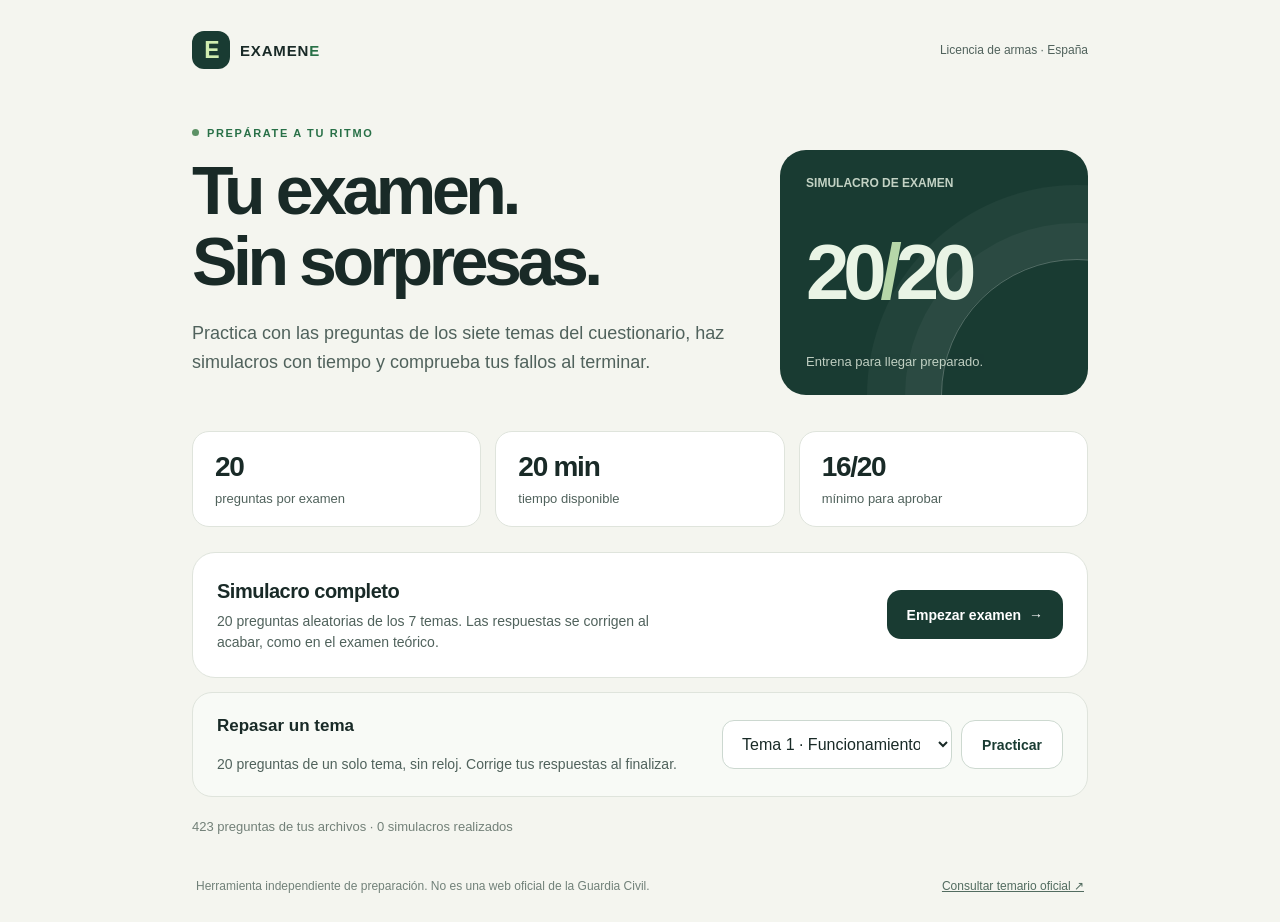
==== index.html @ 5dd53bdd "Add files via upload" ====
<!doctype html>
<html lang="es">
<head>
  <meta charset="utf-8">
  <meta name="viewport" content="width=device-width, initial-scale=1, viewport-fit=cover">
  <meta name="theme-color" content="#193b32">
  <meta name="description" content="Simulador gratuito de exámenes tipo test para la licencia de armas E, basado en cuestionarios de la Guardia Civil.">
  <meta name="apple-mobile-web-app-capable" content="yes">
  <meta name="apple-mobile-web-app-status-bar-style" content="default">
  <meta name="apple-mobile-web-app-title" content="Examen E">
  <link rel="manifest" href="./manifest.webmanifest">
  <link rel="icon" type="image/svg+xml" href="./icon.svg">
  <link rel="apple-touch-icon" href="./icon-192.png">
  <link rel="stylesheet" href="./styles.css">
  <title>Examen E · Simulador</title>
</head>
<body>
  <div class="app-shell">
    <header class="app-header">
      <div class="brand" aria-label="Examen E">
        <span class="brand-mark" aria-hidden="true">E</span>
        <span class="brand-label">EXAMEN<span class="brand-light">E</span></span>
      </div>
      <span class="header-tag">Licencia de armas · España</span>
    </header>

    <main id="app" aria-live="polite">
      <div class="loading-panel"><span class="spinner" aria-hidden="true"></span><p>Cargando cuestionarios…</p></div>
    </main>

    <footer class="app-footer">
      <span>Herramienta independiente de preparación. No es una web oficial de la Guardia Civil.</span>
      <a href="https://web.guardiacivil.es/es/tramites/autorizaciones-de-armas-y-explosivos/controldearmas/pruebas_licenciasarmas/Programa_prueba_teorica_D__E_y_AEM/index.html" target="_blank" rel="noopener noreferrer">Consultar temario oficial ↗</a>
    </footer>
  </div>
  <script src="./app.js" defer></script>
</body>
</html>
---- styles.css ----
:root {
  --ink: #192a27;
  --ink-soft: #50625c;
  --deep: #193b32;
  --deep-2: #2b5748;
  --brand: #d0edb0;
  --surface: #ffffff;
  --back: #f4f5ef;
  --border: #dfe4dc;
  --muted: #edf1e9;
  --positive: #287047;
  --positive-bg: #e9f5e9;
  --negative: #a23e34;
  --negative-bg: #fff0ec;
  --radius: 20px;
  font-family: -apple-system, BlinkMacSystemFont, 'Segoe UI', Inter, Roboto, Arial, sans-serif;
  color: var(--ink);
  background: var(--back);
  font-synthesis: none;
  text-rendering: optimizeLegibility;
  -webkit-font-smoothing: antialiased;
}
* { box-sizing: border-box; }
html { min-height: 100%; }
body { min-width: 320px; margin: 0; }
button, select { font: inherit; }
button { cursor: pointer; }
button:focus-visible, a:focus-visible, select:focus-visible { outline: 3px solid #98bf65; outline-offset: 3px; }
a { color: var(--deep-2); }
.app-shell { max-width: 940px; margin: 0 auto; padding: max(22px, env(safe-area-inset-top)) 22px max(22px, env(safe-area-inset-bottom)); }
.app-header { min-height: 56px; display: flex; align-items: center; justify-content: space-between; gap: 12px; }
.brand { display:flex; align-items:center; gap: 10px; }
.brand-mark { display:grid; place-items:center; background:var(--deep); color:var(--brand); border-radius: 12px; width: 38px; height:38px; font-size: 23px; font-weight: 800; letter-spacing:-2px; }
.brand-label { font-size: 15px; font-weight: 900; letter-spacing: .055em; }
.brand-light { color:var(--positive); }
.header-tag { color:var(--ink-soft); font-size: 12px; text-align:right; }
.app-footer { display:flex; align-items:flex-start; justify-content:space-between; gap:18px; padding: 30px 4px 5px; color:#718179; font-size: 12px; line-height:1.5; }
.app-footer a { white-space:nowrap; color:#526c60; }
.home { margin-top: 44px; }
.kicker { display:inline-flex; gap:8px; align-items:center; text-transform:uppercase; letter-spacing: .15em; font-weight:850; color:var(--positive); font-size:11px; margin:0 0 16px; }
.kicker:before { content:''; width: 7px; height:7px; background:#5c9165; border-radius:100px; }
h1,h2,h3,p { margin-top:0; }
h1 { font-size: clamp(40px, 6vw, 68px); letter-spacing: -.065em; font-weight: 850; line-height:1.05; margin-bottom:22px; }
h2 { font-size: clamp(28px, 4vw, 36px); letter-spacing: -.045em; line-height:1.18; }
h3 { font-size: 17px; line-height:1.4; }
.lead { font-size: clamp(16px, 2vw, 18px); color:var(--ink-soft); line-height:1.6; max-width:630px; }
.hero { display:grid; grid-template-columns: 1.45fr .8fr; gap:30px; align-items:end; }
.hero-art { background:var(--deep); color:#e9f4e5; min-height:245px; padding:26px; border-radius:26px; display:flex; flex-direction:column; justify-content:space-between; position:relative; overflow:hidden; }
.hero-art:after { content:''; width:270px; height:270px; border:1px solid #ffffff40; border-radius:50%; position:absolute; right:-125px; bottom:-136px; box-shadow:0 0 0 36px #ffffff0a, 0 0 0 74px #ffffff0a; pointer-events:none; }
.hero-art .micro { font-size:12px; opacity:.82; font-weight:650; }
.hero-art strong { font-size:78px; letter-spacing:-.08em; line-height:.9; z-index:1; }
.hero-art small { font-size:13px; opacity:.8; z-index:1; }
.info-grid { display:grid; grid-template-columns:repeat(3,1fr); gap:14px; margin:36px 0 25px; }
.info { border:1px solid var(--border); background:var(--surface); border-radius:17px; padding:20px 22px; }
.info .value { font-size:28px; font-weight:850; letter-spacing:-.045em; line-height:1.1; }
.info .label { color:var(--ink-soft); font-size:13px; margin-top:8px; }
.launch-panel { background:var(--surface); padding:24px; border:1px solid var(--border); border-radius:23px; display:grid; grid-template-columns:1.3fr 1fr; gap:24px; align-items:center; }
.launch-panel h3 { margin-bottom: 6px; font-size:20px; letter-spacing:-.025em; }
.small-muted { color:var(--ink-soft); font-size:14px; line-height:1.5; margin-bottom:0; }
.actions { display:flex; gap:10px; flex-wrap:wrap; }
.btn { border:0; border-radius:14px; min-height:49px; padding:12px 20px; font-size:14px; font-weight:750; display:inline-flex; justify-content:center; align-items:center; gap:8px; transition:transform .12s ease, background .12s ease; }
.btn:hover { transform: translateY(-1px); }
.btn-primary { background:var(--deep); color:white; }
.btn-primary:hover { background: #285342; }
.btn-outline { border:1px solid #cdd9d0; background:#fff; color:var(--deep); }
.btn-subtle { background:var(--muted); color:var(--deep); }
.btn:disabled { opacity:.45; cursor:not-allowed; transform:none; }
.launch-panel .actions { justify-content:flex-end; }
.practice-panel { margin-top:14px; padding:21px 24px; border:1px solid var(--border); border-radius:20px; background:#f8faf6; display:flex; justify-content:space-between; gap:16px; align-items:center; }
.practice-panel p { max-width:490px; }
.practice-controls { display:flex; gap:9px; flex-wrap:wrap; justify-content:flex-end; }
select { border:1px solid #ccd8d0; padding:12px 15px; border-radius:12px; min-height:48px; background:#fff; color:var(--ink); max-width:230px; }
.stats { margin-top:22px; color:#728078; font-size:13px; }
.exam { margin-top: 26px; }
.exam-toolbar { display:flex; flex-wrap:wrap; justify-content:space-between; align-items:center; gap:16px; margin-bottom:16px; }
.exam-title { font-size:15px; font-weight:800; }
.exam-subtitle { font-size:12px; color:var(--ink-soft); margin-top:5px; }
.timer { font-variant-numeric: tabular-nums; padding:10px 14px; border:1px solid var(--border); background:white; border-radius:12px; font-weight:800; display:flex; align-items:center; gap:8px; }
.timer.urgent { background:var(--negative-bg); border-color:#e9bab3; color:var(--negative); }
.timer .circle { width:8px; height:8px; border-radius:50%; background:#6e9d6d; }
.timer.urgent .circle { background:var(--negative); }
.progress-strip { height:7px; background:#dde6db; overflow:hidden; border-radius:20px; margin-bottom:21px; }
.progress-strip>div { height:100%; background: #568c6f; transition:width .2s; border-radius:20px; }
.question-card { border:1px solid var(--border); background:white; padding: clamp(23px,5vw,38px); border-radius:24px; min-height:370px; }
.q-overline { display:flex; gap:10px; flex-wrap:wrap; align-items:center; margin-bottom:22px; color:var(--ink-soft); font-size:12px; font-weight:750; letter-spacing:.04em; text-transform:uppercase; }
.q-badge { background:var(--muted); color:var(--deep); border-radius:50px; padding:6px 10px; }
.q-title { font-size: clamp(20px,3vw,26px); line-height:1.4; letter-spacing:-.025em; margin-bottom:25px; max-width:750px; font-weight:750; }
.options { display:grid; gap:12px; }
.option { display:flex; text-align:left; align-items:flex-start; gap:13px; width:100%; padding:17px 18px; border-radius:14px; background:#fff; border:1.5px solid #dbe3dc; color:var(--ink); line-height:1.5; transition:background .15s, border .15s; }
.option:hover { background:#f6f9f5; border-color:#a9c9b2; }
.option.selected { border-color:#3c8058; background:#ecf5ed; }
.option-key { flex:0 0 27px; height:27px; display:grid; place-items:center; border:1px solid #cdd8ce; background:#f7f9f5; border-radius:9px; font-weight:750; font-size:13px; }
.option.selected .option-key { background:#36734e; border-color:#36734e; color:white; }
.option-text { flex:1; font-size:15px; }
.bottom-nav { display:flex; gap:12px; align-items:center; justify-content:space-between; margin-top:18px; }
.nav-center { display:flex; gap:5px; align-items:center; flex-wrap:wrap; justify-content:center; }
.dot { width:12px; height:12px; border:1px solid #adbaa9; background:white; border-radius:50%; padding:0; }
.dot.current { background:var(--deep); border-color:var(--deep); outline:2px solid #b1d4b1; outline-offset:2px; }
.dot.answered:not(.current) { background:#7aa584; border-color:#7aa584; }
.nav-bottom-text { font-size:12px; color:var(--ink-soft); text-align:center; margin-top:14px; }
.results { margin:37px auto 0; max-width:790px; }
.result-hero { display:flex; justify-content:space-between; gap:20px; border:1px solid var(--border); border-radius:24px; background:white; padding:clamp(24px,5vw,36px); align-items:center; }
.result-hero h1 { font-size:clamp(34px,5vw,50px); margin:8px 0 12px; }
.result-score { flex:0 0 125px; width:125px; height:125px; border-radius:50%; display:flex; align-items:center; justify-content:center; flex-direction:column; background:#edf4eb; border:6px solid #c3dfbd; }
.result-score strong { font-size:39px; letter-spacing:-.065em; line-height:1; }
.result-score small { color:var(--ink-soft); font-weight:700; margin-top:4px; }
.result-score.fail { border-color:#f0c6ba; background:#fff3ee; }
.result-counts { display:flex; gap:13px; flex-wrap:wrap; font-size:14px; color:var(--ink-soft); }
.result-counts b { color:var(--ink); }
.result-actions { display:flex; gap:10px; flex-wrap:wrap; margin:22px 0 28px; }
.review-header { display:flex; align-items:center; justify-content:space-between; gap:12px; margin-bottom:14px; }
.review-header h2 { font-size:24px; margin:0; }
.review-card { border:1px solid var(--border); border-radius:17px; background:white; padding:21px 24px; margin-bottom:11px; }
.review-card.wrong { border-left:4px solid #cf7666; }
.review-card.correct { border-left:4px solid #82b087; }
.review-tag { text-transform:uppercase; font-size:11px; font-weight:800; letter-spacing:.055em; margin-bottom:9px; color:var(--ink-soft); }
.review-card h3 { font-size:16px; margin-bottom:14px; }
.review-answer { font-size:14px; line-height:1.5; margin:8px 0; }
.review-answer b { color:var(--ink); }
.review-answer .right { color:var(--positive); font-weight:700; }
.review-answer .wrong-text { color:var(--negative); font-weight:700; }
.empty-state { border:1px dashed #a8c6ac; background:#f4faf2; border-radius:15px; padding:22px; color:var(--positive); }
.loading-panel { margin:100px auto; text-align:center; color:var(--ink-soft); }
.spinner { display:inline-block; width:25px; height:25px; border:3px solid #d9e5d9; border-top-color:#33744f; border-radius:50%; animation: spin .75s linear infinite; }
@keyframes spin { to{ transform: rotate(360deg); } }
@media (max-width:700px) {
  .app-shell { padding-left:15px; padding-right:15px; }
  .header-tag { font-size:10px; max-width:130px; }
  .home { margin-top:35px; }
  .hero { grid-template-columns:1fr; gap:12px; }
  .hero-art { display:none; }
  .info-grid { gap:8px; margin-top:25px; }
  .info { padding:15px 12px; border-radius:13px; }
  .info .value { font-size:25px; }
  .info .label { font-size:11px; }
  .launch-panel { grid-template-columns:1fr; gap:16px; padding:20px; }
  .launch-panel .actions { justify-content:stretch; }
  .launch-panel .actions .btn { flex:1; }
  .practice-panel { align-items:stretch; flex-direction:column; padding:18px; }
  .practice-controls { justify-content:stretch; }
  .practice-controls select { flex:1; min-width:150px; max-width:none; }
  .practice-controls .btn { flex:1; }
  .question-card { border-radius:18px; min-height:0; }
  .bottom-nav { flex-wrap:wrap; }
  .nav-center { order:3; width:100%; margin-top:6px; gap:9px; }
  .dot { width:14px; height:14px; }
  .bottom-nav .btn { flex:1; }
  .result-hero { align-items:flex-start; }
  .result-score { flex-basis:94px; height:94px; width:94px; border-width:5px; }
  .result-score strong { font-size:31px; }
  .result-hero h1 { font-size:35px; }
  .app-footer { flex-direction:column; gap:7px; }
}
@media (prefers-reduced-motion:reduce) { *, *:before, *:after { animation:none!important; transition:none!important; } }
.inline-finish { border:0; padding:2px 4px; background:transparent; text-decoration:underline; color:var(--deep-2); font-size:12px; font-weight:650; }
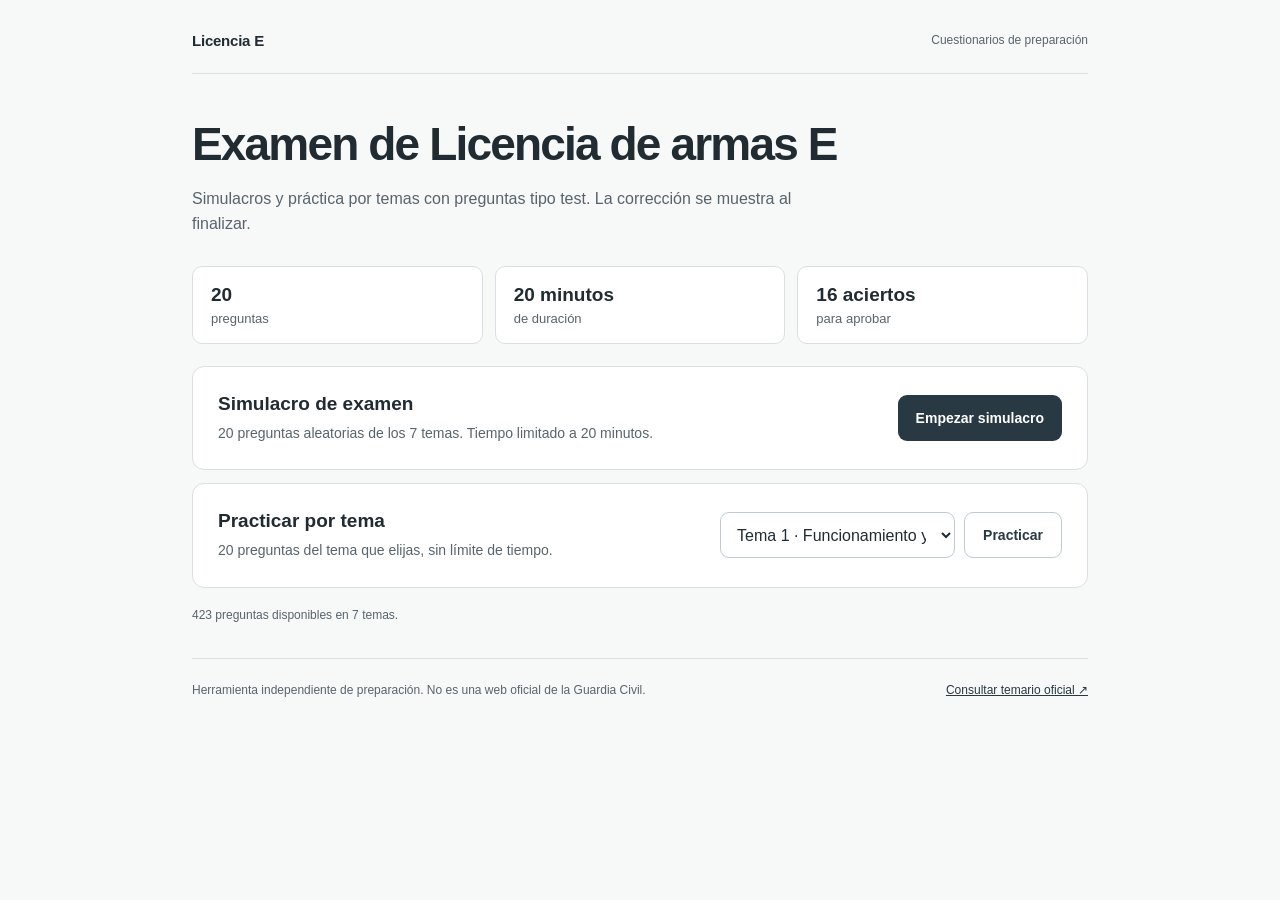
==== commit 31a9d219: "Add files via upload" ====
--- a/index.html
+++ b/index.html
@@ -3,25 +3,22 @@
 <head>
   <meta charset="utf-8">
   <meta name="viewport" content="width=device-width, initial-scale=1, viewport-fit=cover">
-  <meta name="theme-color" content="#193b32">
+  <meta name="theme-color" content="#f7f8f8">
   <meta name="description" content="Simulador gratuito de exámenes tipo test para la licencia de armas E, basado en cuestionarios de la Guardia Civil.">
   <meta name="apple-mobile-web-app-capable" content="yes">
   <meta name="apple-mobile-web-app-status-bar-style" content="default">
-  <meta name="apple-mobile-web-app-title" content="Examen E">
+  <meta name="apple-mobile-web-app-title" content="Licencia E">
   <link rel="manifest" href="./manifest.webmanifest">
   <link rel="icon" type="image/svg+xml" href="./icon.svg">
   <link rel="apple-touch-icon" href="./icon-192.png">
   <link rel="stylesheet" href="./styles.css">
-  <title>Examen E · Simulador</title>
+  <title>Examen de Licencia de armas E</title>
 </head>
 <body>
   <div class="app-shell">
     <header class="app-header">
-      <div class="brand" aria-label="Examen E">
-        <span class="brand-mark" aria-hidden="true">E</span>
-        <span class="brand-label">EXAMEN<span class="brand-light">E</span></span>
-      </div>
-      <span class="header-tag">Licencia de armas · España</span>
+      <div class="brand">Licencia E</div>
+      <span class="header-tag">Cuestionarios de preparación</span>
     </header>
 
     <main id="app" aria-live="polite">
--- a/styles.css
+++ b/styles.css
@@ -1,23 +1,20 @@
 :root {
-  --ink: #192a27;
-  --ink-soft: #50625c;
-  --deep: #193b32;
-  --deep-2: #2b5748;
-  --brand: #d0edb0;
-  --surface: #ffffff;
-  --back: #f4f5ef;
-  --border: #dfe4dc;
-  --muted: #edf1e9;
-  --positive: #287047;
-  --positive-bg: #e9f5e9;
-  --negative: #a23e34;
-  --negative-bg: #fff0ec;
-  --radius: 20px;
-  font-family: -apple-system, BlinkMacSystemFont, 'Segoe UI', Inter, Roboto, Arial, sans-serif;
+  --ink: #202b32;
+  --ink-soft: #58646c;
+  --deep: #283943;
+  --deep-2: #283943;
+  --surface: #fff;
+  --back: #f7f8f8;
+  --border: #d9e0e3;
+  --muted: #f1f3f4;
+  --positive: #17643c;
+  --positive-bg: #eaf5ee;
+  --negative: #a12828;
+  --negative-bg: #fbecec;
+  font-family: -apple-system, BlinkMacSystemFont, 'Segoe UI', Arial, sans-serif;
   color: var(--ink);
   background: var(--back);
   font-synthesis: none;
-  text-rendering: optimizeLegibility;
   -webkit-font-smoothing: antialiased;
 }
 * { box-sizing: border-box; }
@@ -25,131 +22,123 @@
 body { min-width: 320px; margin: 0; }
 button, select { font: inherit; }
 button { cursor: pointer; }
-button:focus-visible, a:focus-visible, select:focus-visible { outline: 3px solid #98bf65; outline-offset: 3px; }
-a { color: var(--deep-2); }
-.app-shell { max-width: 940px; margin: 0 auto; padding: max(22px, env(safe-area-inset-top)) 22px max(22px, env(safe-area-inset-bottom)); }
-.app-header { min-height: 56px; display: flex; align-items: center; justify-content: space-between; gap: 12px; }
-.brand { display:flex; align-items:center; gap: 10px; }
-.brand-mark { display:grid; place-items:center; background:var(--deep); color:var(--brand); border-radius: 12px; width: 38px; height:38px; font-size: 23px; font-weight: 800; letter-spacing:-2px; }
-.brand-label { font-size: 15px; font-weight: 900; letter-spacing: .055em; }
-.brand-light { color:var(--positive); }
+button:focus-visible, a:focus-visible, select:focus-visible { outline: 3px solid #6187a7; outline-offset: 3px; }
+a { color: var(--deep); }
+h1,h2,h3,p { margin-top: 0; }
+.app-shell { max-width: 940px; margin: 0 auto; padding: max(20px, env(safe-area-inset-top)) 22px max(22px, env(safe-area-inset-bottom)); }
+.app-header { display: flex; align-items: center; justify-content: space-between; gap: 14px; min-height: 54px; border-bottom: 1px solid var(--border); padding-bottom: 13px; }
+.brand { font-size: 15px; font-weight: 740; letter-spacing: -.015em; }
 .header-tag { color:var(--ink-soft); font-size: 12px; text-align:right; }
-.app-footer { display:flex; align-items:flex-start; justify-content:space-between; gap:18px; padding: 30px 4px 5px; color:#718179; font-size: 12px; line-height:1.5; }
-.app-footer a { white-space:nowrap; color:#526c60; }
+.app-footer { display:flex; align-items:flex-start; justify-content:space-between; gap:18px; margin-top: 36px; padding: 22px 0 4px; border-top:1px solid var(--border); color:var(--ink-soft); font-size: 12px; line-height:1.5; }
+.app-footer a { white-space:nowrap; }
 .home { margin-top: 44px; }
-.kicker { display:inline-flex; gap:8px; align-items:center; text-transform:uppercase; letter-spacing: .15em; font-weight:850; color:var(--positive); font-size:11px; margin:0 0 16px; }
-.kicker:before { content:''; width: 7px; height:7px; background:#5c9165; border-radius:100px; }
-h1,h2,h3,p { margin-top:0; }
-h1 { font-size: clamp(40px, 6vw, 68px); letter-spacing: -.065em; font-weight: 850; line-height:1.05; margin-bottom:22px; }
-h2 { font-size: clamp(28px, 4vw, 36px); letter-spacing: -.045em; line-height:1.18; }
-h3 { font-size: 17px; line-height:1.4; }
-.lead { font-size: clamp(16px, 2vw, 18px); color:var(--ink-soft); line-height:1.6; max-width:630px; }
-.hero { display:grid; grid-template-columns: 1.45fr .8fr; gap:30px; align-items:end; }
-.hero-art { background:var(--deep); color:#e9f4e5; min-height:245px; padding:26px; border-radius:26px; display:flex; flex-direction:column; justify-content:space-between; position:relative; overflow:hidden; }
-.hero-art:after { content:''; width:270px; height:270px; border:1px solid #ffffff40; border-radius:50%; position:absolute; right:-125px; bottom:-136px; box-shadow:0 0 0 36px #ffffff0a, 0 0 0 74px #ffffff0a; pointer-events:none; }
-.hero-art .micro { font-size:12px; opacity:.82; font-weight:650; }
-.hero-art strong { font-size:78px; letter-spacing:-.08em; line-height:.9; z-index:1; }
-.hero-art small { font-size:13px; opacity:.8; z-index:1; }
-.info-grid { display:grid; grid-template-columns:repeat(3,1fr); gap:14px; margin:36px 0 25px; }
-.info { border:1px solid var(--border); background:var(--surface); border-radius:17px; padding:20px 22px; }
-.info .value { font-size:28px; font-weight:850; letter-spacing:-.045em; line-height:1.1; }
-.info .label { color:var(--ink-soft); font-size:13px; margin-top:8px; }
-.launch-panel { background:var(--surface); padding:24px; border:1px solid var(--border); border-radius:23px; display:grid; grid-template-columns:1.3fr 1fr; gap:24px; align-items:center; }
-.launch-panel h3 { margin-bottom: 6px; font-size:20px; letter-spacing:-.025em; }
-.small-muted { color:var(--ink-soft); font-size:14px; line-height:1.5; margin-bottom:0; }
-.actions { display:flex; gap:10px; flex-wrap:wrap; }
-.btn { border:0; border-radius:14px; min-height:49px; padding:12px 20px; font-size:14px; font-weight:750; display:inline-flex; justify-content:center; align-items:center; gap:8px; transition:transform .12s ease, background .12s ease; }
-.btn:hover { transform: translateY(-1px); }
-.btn-primary { background:var(--deep); color:white; }
-.btn-primary:hover { background: #285342; }
-.btn-outline { border:1px solid #cdd9d0; background:#fff; color:var(--deep); }
+.hero { max-width: 740px; }
+.hero h1 { font-size: clamp(30px, 5.4vw, 46px); letter-spacing: -.04em; line-height:1.15; margin-bottom: 15px; font-weight: 740; }
+.lead { color:var(--ink-soft); font-size: 16px; line-height:1.6; max-width:630px; margin-bottom:0; }
+.info-grid { display:grid; grid-template-columns:repeat(3,1fr); gap: 12px; margin:29px 0 22px; }
+.info { border:1px solid var(--border); background:var(--surface); border-radius:10px; padding:17px 18px; }
+.info .value { font-size: 19px; font-weight: 730; line-height:1.2; }
+.info .label { color:var(--ink-soft); font-size:13px; margin-top:4px; }
+.launch-panel, .practice-panel { padding:25px; border:1px solid var(--border); border-radius:12px; background:var(--surface); display:grid; grid-template-columns: 1.2fr 1fr; gap:22px; align-items:center; }
+.launch-panel h2, .practice-panel h2 { margin-bottom:6px; font-size: 19px; line-height:1.3; font-weight:720; }
+.small-muted { color:var(--ink-soft); font-size:14px; line-height:1.55; margin-bottom:0; }
+.actions { display:flex; gap:10px; flex-wrap:wrap; justify-content:flex-end; }
+.btn { border:0; border-radius:9px; min-height:46px; padding:12px 18px; font-size:14px; font-weight:670; display:inline-flex; justify-content:center; align-items:center; gap:8px; }
+.btn-primary { background:var(--deep); color:#fff; }
+.btn-primary:hover { background:#3b515e; }
+.btn-outline { border:1px solid #bfcbd0; background:#fff; color:var(--deep); }
+.btn-outline:hover { background:#f0f4f5; }
 .btn-subtle { background:var(--muted); color:var(--deep); }
-.btn:disabled { opacity:.45; cursor:not-allowed; transform:none; }
-.launch-panel .actions { justify-content:flex-end; }
-.practice-panel { margin-top:14px; padding:21px 24px; border:1px solid var(--border); border-radius:20px; background:#f8faf6; display:flex; justify-content:space-between; gap:16px; align-items:center; }
-.practice-panel p { max-width:490px; }
+.btn:disabled { opacity:.45; cursor:not-allowed; }
+.practice-panel { margin-top: 13px; }
 .practice-controls { display:flex; gap:9px; flex-wrap:wrap; justify-content:flex-end; }
-select { border:1px solid #ccd8d0; padding:12px 15px; border-radius:12px; min-height:48px; background:#fff; color:var(--ink); max-width:230px; }
-.stats { margin-top:22px; color:#728078; font-size:13px; }
-.exam { margin-top: 26px; }
+select { border:1px solid #bfcbd0; padding:11px 12px; border-radius:9px; min-height:46px; background:#fff; color:var(--ink); max-width:235px; }
+.bank-note { margin:20px 0 0; color:var(--ink-soft); font-size:12px; }
+.exam { margin-top: 30px; }
 .exam-toolbar { display:flex; flex-wrap:wrap; justify-content:space-between; align-items:center; gap:16px; margin-bottom:16px; }
-.exam-title { font-size:15px; font-weight:800; }
+.exam-title { font-size:16px; font-weight:740; }
 .exam-subtitle { font-size:12px; color:var(--ink-soft); margin-top:5px; }
-.timer { font-variant-numeric: tabular-nums; padding:10px 14px; border:1px solid var(--border); background:white; border-radius:12px; font-weight:800; display:flex; align-items:center; gap:8px; }
+.timer { font-variant-numeric: tabular-nums; padding:10px 14px; border:1px solid var(--border); background:white; border-radius:8px; font-weight:730; display:flex; align-items:center; gap:8px; }
 .timer.urgent { background:var(--negative-bg); border-color:#e9bab3; color:var(--negative); }
-.timer .circle { width:8px; height:8px; border-radius:50%; background:#6e9d6d; }
+.timer .circle { width:7px; height:7px; border-radius:50%; background:#6a8390; }
 .timer.urgent .circle { background:var(--negative); }
-.progress-strip { height:7px; background:#dde6db; overflow:hidden; border-radius:20px; margin-bottom:21px; }
-.progress-strip>div { height:100%; background: #568c6f; transition:width .2s; border-radius:20px; }
-.question-card { border:1px solid var(--border); background:white; padding: clamp(23px,5vw,38px); border-radius:24px; min-height:370px; }
-.q-overline { display:flex; gap:10px; flex-wrap:wrap; align-items:center; margin-bottom:22px; color:var(--ink-soft); font-size:12px; font-weight:750; letter-spacing:.04em; text-transform:uppercase; }
-.q-badge { background:var(--muted); color:var(--deep); border-radius:50px; padding:6px 10px; }
-.q-title { font-size: clamp(20px,3vw,26px); line-height:1.4; letter-spacing:-.025em; margin-bottom:25px; max-width:750px; font-weight:750; }
-.options { display:grid; gap:12px; }
-.option { display:flex; text-align:left; align-items:flex-start; gap:13px; width:100%; padding:17px 18px; border-radius:14px; background:#fff; border:1.5px solid #dbe3dc; color:var(--ink); line-height:1.5; transition:background .15s, border .15s; }
-.option:hover { background:#f6f9f5; border-color:#a9c9b2; }
-.option.selected { border-color:#3c8058; background:#ecf5ed; }
-.option-key { flex:0 0 27px; height:27px; display:grid; place-items:center; border:1px solid #cdd8ce; background:#f7f9f5; border-radius:9px; font-weight:750; font-size:13px; }
-.option.selected .option-key { background:#36734e; border-color:#36734e; color:white; }
+.progress-strip { height:5px; background:#e4e9eb; overflow:hidden; border-radius:8px; margin-bottom:20px; }
+.progress-strip>div { height:100%; background:#667e8a; transition:width .2s; border-radius:8px; }
+.question-card { border:1px solid var(--border); background:white; padding:clamp(20px,5vw,34px); border-radius:12px; min-height:340px; }
+.q-overline { display:flex; gap:10px; flex-wrap:wrap; align-items:center; margin-bottom:20px; color:var(--ink-soft); font-size:12px; }
+.q-badge { background:var(--muted); color:var(--ink); border-radius:7px; padding:6px 9px; font-weight:720; }
+.q-title { font-size:clamp(19px,3vw,24px); line-height:1.4; letter-spacing:-.016em; margin-bottom:25px; max-width:750px; font-weight:690; }
+.options { display:grid; gap:10px; }
+.option { display:flex; text-align:left; align-items:flex-start; gap:12px; width:100%; padding:15px 17px; border-radius:9px; background:#fff; border:1px solid var(--border); color:var(--ink); line-height:1.5; }
+.option:hover { background:#f4f6f7; border-color:#aebcc3; }
+.option.selected { border-color:#667e8a; background:#edf2f4; }
+.option-key { flex:0 0 26px; height:26px; display:grid; place-items:center; border:1px solid #cbd4d8; background:#f6f8f8; border-radius:5px; font-weight:720; font-size:13px; }
+.option.selected .option-key { background:var(--deep); border-color:var(--deep); color:white; }
 .option-text { flex:1; font-size:15px; }
 .bottom-nav { display:flex; gap:12px; align-items:center; justify-content:space-between; margin-top:18px; }
-.nav-center { display:flex; gap:5px; align-items:center; flex-wrap:wrap; justify-content:center; }
-.dot { width:12px; height:12px; border:1px solid #adbaa9; background:white; border-radius:50%; padding:0; }
-.dot.current { background:var(--deep); border-color:var(--deep); outline:2px solid #b1d4b1; outline-offset:2px; }
-.dot.answered:not(.current) { background:#7aa584; border-color:#7aa584; }
+.nav-center { display:flex; gap:2px; align-items:center; flex-wrap:wrap; justify-content:center; }
+.dot { width:20px; height:26px; background:transparent; border:0; padding:0; position:relative; }
+.dot::after { content:''; width:10px; height:10px; border:1px solid #a8b6bc; background:white; border-radius:50%; position:absolute; top:8px; left:5px; }
+.dot.current::after { background:var(--deep); border-color:var(--deep); outline:2px solid #d0dce1; outline-offset:2px; }
+.dot.answered:not(.current)::after { background:#718994; border-color:#718994; }
 .nav-bottom-text { font-size:12px; color:var(--ink-soft); text-align:center; margin-top:14px; }
-.results { margin:37px auto 0; max-width:790px; }
-.result-hero { display:flex; justify-content:space-between; gap:20px; border:1px solid var(--border); border-radius:24px; background:white; padding:clamp(24px,5vw,36px); align-items:center; }
-.result-hero h1 { font-size:clamp(34px,5vw,50px); margin:8px 0 12px; }
-.result-score { flex:0 0 125px; width:125px; height:125px; border-radius:50%; display:flex; align-items:center; justify-content:center; flex-direction:column; background:#edf4eb; border:6px solid #c3dfbd; }
-.result-score strong { font-size:39px; letter-spacing:-.065em; line-height:1; }
-.result-score small { color:var(--ink-soft); font-weight:700; margin-top:4px; }
-.result-score.fail { border-color:#f0c6ba; background:#fff3ee; }
+.results { margin:36px auto 0; max-width:790px; }
+.result-hero { display:flex; justify-content:space-between; gap:20px; border:1px solid var(--border); border-radius:12px; background:#fff; padding:clamp(20px,4vw,30px); align-items:center; }
+.result-label { margin:0 0 8px; font-size:13px; color:var(--ink-soft); }
+.result-hero h1 { font-size:clamp(31px,5vw,44px); font-weight:760; letter-spacing:-.04em; margin:4px 0 12px; }
+.result-score { flex:0 0 110px; width:110px; height:110px; border-radius:10px; display:flex; align-items:center; justify-content:center; flex-direction:column; background:#f2f5f6; border:1px solid var(--border); }
+.result-score strong { font-size:37px; letter-spacing:-.045em; line-height:1; }
+.result-score small { color:var(--ink-soft); font-weight:690; margin-top:4px; }
 .result-counts { display:flex; gap:13px; flex-wrap:wrap; font-size:14px; color:var(--ink-soft); }
 .result-counts b { color:var(--ink); }
-.result-actions { display:flex; gap:10px; flex-wrap:wrap; margin:22px 0 28px; }
+.result-actions { display:flex; gap:10px; flex-wrap:wrap; margin:20px 0 28px; }
 .review-header { display:flex; align-items:center; justify-content:space-between; gap:12px; margin-bottom:14px; }
-.review-header h2 { font-size:24px; margin:0; }
-.review-card { border:1px solid var(--border); border-radius:17px; background:white; padding:21px 24px; margin-bottom:11px; }
-.review-card.wrong { border-left:4px solid #cf7666; }
-.review-card.correct { border-left:4px solid #82b087; }
-.review-tag { text-transform:uppercase; font-size:11px; font-weight:800; letter-spacing:.055em; margin-bottom:9px; color:var(--ink-soft); }
-.review-card h3 { font-size:16px; margin-bottom:14px; }
-.review-answer { font-size:14px; line-height:1.5; margin:8px 0; }
-.review-answer b { color:var(--ink); }
-.review-answer .right { color:var(--positive); font-weight:700; }
-.review-answer .wrong-text { color:var(--negative); font-weight:700; }
-.empty-state { border:1px dashed #a8c6ac; background:#f4faf2; border-radius:15px; padding:22px; color:var(--positive); }
-.loading-panel { margin:100px auto; text-align:center; color:var(--ink-soft); }
-.spinner { display:inline-block; width:25px; height:25px; border:3px solid #d9e5d9; border-top-color:#33744f; border-radius:50%; animation: spin .75s linear infinite; }
-@keyframes spin { to{ transform: rotate(360deg); } }
+.review-header h2 { font-size:21px; margin:0; font-weight:740; }
+.review-card { border:1px solid var(--border); border-radius:10px; background:#fff; padding:20px 22px; margin-bottom:11px; }
+.review-tag { font-size:12px; font-weight:680; margin-bottom:10px; color:var(--ink-soft); }
+.review-card h3 { font-size:16px; line-height:1.5; font-weight:680; margin-bottom:14px; }
+.review-options { display:grid; gap:8px; }
+.review-option { display:flex; flex-wrap:wrap; align-items:flex-start; gap:10px; padding:12px 13px; border:1px solid var(--border); border-radius:8px; font-size:14px; line-height:1.45; background:#fff; }
+.review-option.is-correct { background:var(--positive-bg); border-color:#96c8aa; color:var(--positive); }
+.review-option.is-wrong { background:var(--negative-bg); border-color:#e4aaa7; color:var(--negative); }
+.review-letter { flex:0 0 22px; font-weight:750; }
+.review-option-text { flex:1 1 200px; }
+.review-status { margin-left:auto; text-align:right; font-size:11px; font-weight:740; }
+.empty-state { border:1px solid var(--border); background:#fff; border-radius:10px; padding:22px; color:var(--ink); }
+.loading-panel { margin:90px auto; text-align:center; color:var(--ink-soft); }
+.spinner { display:inline-block; width:24px; height:24px; border:3px solid #d9e0e3; border-top-color:#536d7b; border-radius:50%; animation: spin .75s linear infinite; }
+@keyframes spin { to { transform:rotate(360deg); } }
+.inline-finish { border:0; padding:2px 4px; background:transparent; text-decoration:underline; color:var(--deep); font-size:12px; font-weight:650; }
 @media (max-width:700px) {
   .app-shell { padding-left:15px; padding-right:15px; }
-  .header-tag { font-size:10px; max-width:130px; }
-  .home { margin-top:35px; }
-  .hero { grid-template-columns:1fr; gap:12px; }
-  .hero-art { display:none; }
+  .home { margin-top:34px; }
   .info-grid { gap:8px; margin-top:25px; }
-  .info { padding:15px 12px; border-radius:13px; }
-  .info .value { font-size:25px; }
+  .info { padding:13px 10px; }
+  .info .value { font-size:17px; }
   .info .label { font-size:11px; }
-  .launch-panel { grid-template-columns:1fr; gap:16px; padding:20px; }
-  .launch-panel .actions { justify-content:stretch; }
-  .launch-panel .actions .btn { flex:1; }
-  .practice-panel { align-items:stretch; flex-direction:column; padding:18px; }
-  .practice-controls { justify-content:stretch; }
+  .launch-panel, .practice-panel { grid-template-columns:1fr; gap:15px; padding:20px; }
+  .actions, .practice-controls { justify-content:stretch; }
+  .actions .btn { flex:1; }
   .practice-controls select { flex:1; min-width:150px; max-width:none; }
   .practice-controls .btn { flex:1; }
-  .question-card { border-radius:18px; min-height:0; }
+  .question-card { min-height:0; }
   .bottom-nav { flex-wrap:wrap; }
-  .nav-center { order:3; width:100%; margin-top:6px; gap:9px; }
-  .dot { width:14px; height:14px; }
+  .nav-center { order:3; width:100%; margin-top:6px; gap:5px; }
+  .dot { width:23px; }
+  .dot::after { left:7px; }
   .bottom-nav .btn { flex:1; }
   .result-hero { align-items:flex-start; }
-  .result-score { flex-basis:94px; height:94px; width:94px; border-width:5px; }
-  .result-score strong { font-size:31px; }
-  .result-hero h1 { font-size:35px; }
+  .result-score { flex-basis:90px; height:90px; width:90px; }
+  .result-score strong { font-size:30px; }
   .app-footer { flex-direction:column; gap:7px; }
 }
-@media (prefers-reduced-motion:reduce) { *, *:before, *:after { animation:none!important; transition:none!important; } }
-.inline-finish { border:0; padding:2px 4px; background:transparent; text-decoration:underline; color:var(--deep-2); font-size:12px; font-weight:650; }
+@media (max-width:410px) {
+  .header-tag { display:none; }
+  .info { padding:11px 7px; }
+  .info .value { font-size:15px; }
+  .review-option { display:block; }
+  .review-letter { display:inline-block; width:23px; }
+  .review-option-text { display:inline; }
+  .review-status { display:block; margin:6px 0 0; text-align:left; }
+}
+@media (prefers-reduced-motion: reduce) { *, *::before, *::after { animation:none!important; transition:none!important; } }
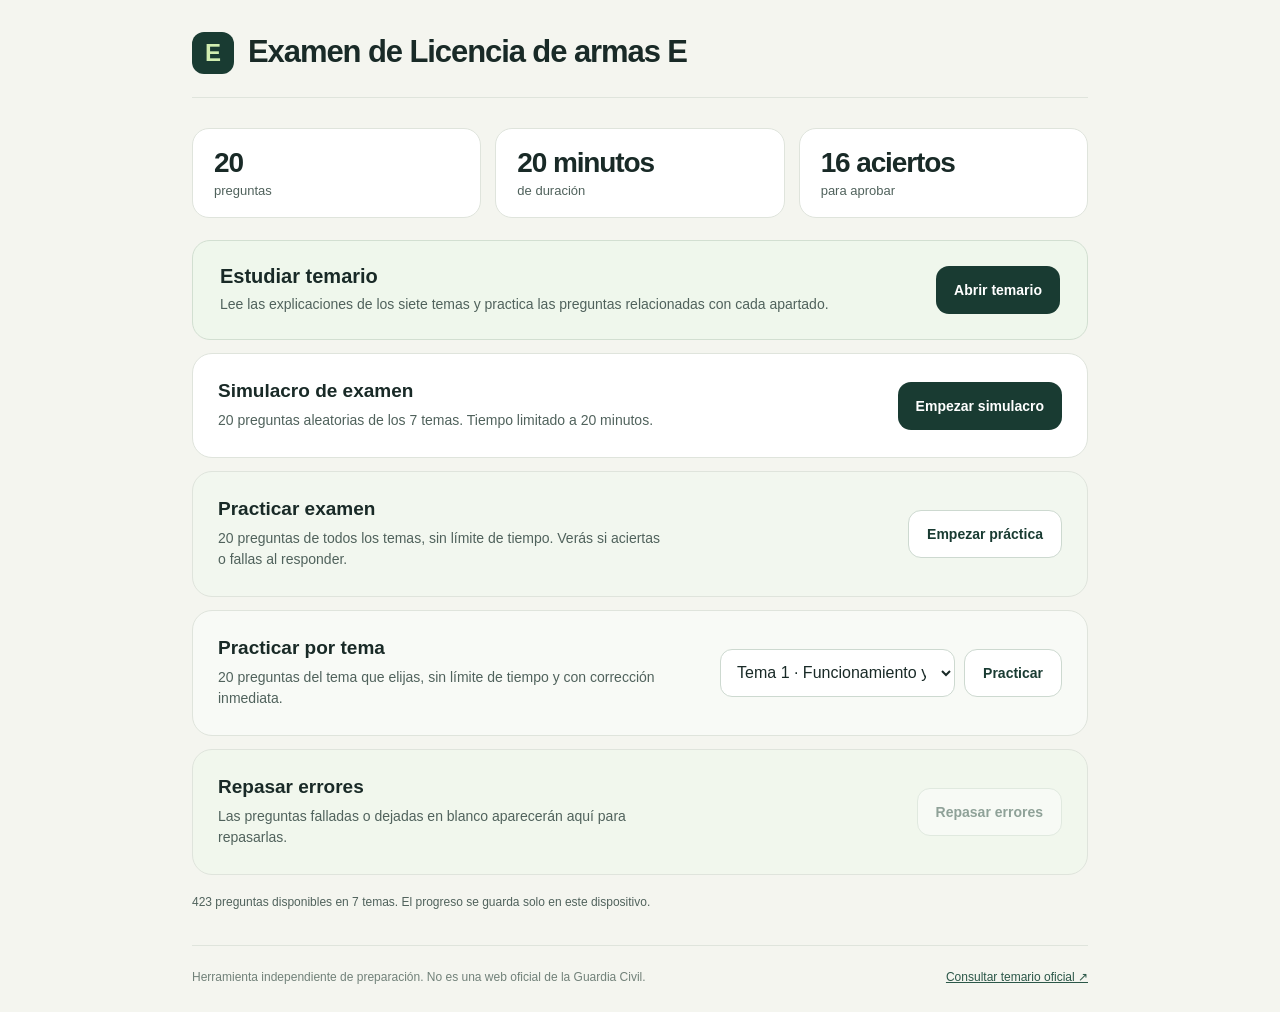
==== commit a29ece1a: "Add files via upload" ====
--- a/index.html
+++ b/index.html
@@ -3,8 +3,8 @@
 <head>
   <meta charset="utf-8">
   <meta name="viewport" content="width=device-width, initial-scale=1, viewport-fit=cover">
-  <meta name="theme-color" content="#f7f8f8">
-  <meta name="description" content="Simulador gratuito de exámenes tipo test para la licencia de armas E, basado en cuestionarios de la Guardia Civil.">
+  <meta name="theme-color" content="#f4f5ef">
+  <meta name="description" content="Temario y simulador gratuito de exámenes tipo test para la licencia de armas E, basado en cuestionarios de la Guardia Civil.">
   <meta name="apple-mobile-web-app-capable" content="yes">
   <meta name="apple-mobile-web-app-status-bar-style" content="default">
   <meta name="apple-mobile-web-app-title" content="Licencia E">
@@ -17,8 +17,7 @@
 <body>
   <div class="app-shell">
     <header class="app-header">
-      <div class="brand">Licencia E</div>
-      <span class="header-tag">Cuestionarios de preparación</span>
+      <div class="brand"><span class="brand-mark" aria-hidden="true">E</span><h1>Examen de Licencia de armas E</h1></div>
     </header>
 
     <main id="app" aria-live="polite">
--- a/styles.css
+++ b/styles.css
@@ -1,16 +1,16 @@
 :root {
-  --ink: #202b32;
-  --ink-soft: #58646c;
-  --deep: #283943;
-  --deep-2: #283943;
+  --ink: #192a27;
+  --ink-soft: #50625c;
+  --deep: #193b32;
+  --deep-2: #2b5748;
   --surface: #fff;
-  --back: #f7f8f8;
-  --border: #d9e0e3;
-  --muted: #f1f3f4;
-  --positive: #17643c;
-  --positive-bg: #eaf5ee;
-  --negative: #a12828;
-  --negative-bg: #fbecec;
+  --back: #f4f5ef;
+  --border: #dfe4dc;
+  --muted: #edf1e9;
+  --positive: #287047;
+  --positive-bg: #e9f5e9;
+  --negative: #a23e34;
+  --negative-bg: #fff0ec;
   font-family: -apple-system, BlinkMacSystemFont, 'Segoe UI', Arial, sans-serif;
   color: var(--ink);
   background: var(--back);
@@ -22,37 +22,39 @@
 body { min-width: 320px; margin: 0; }
 button, select { font: inherit; }
 button { cursor: pointer; }
-button:focus-visible, a:focus-visible, select:focus-visible { outline: 3px solid #6187a7; outline-offset: 3px; }
-a { color: var(--deep); }
+button:focus-visible, a:focus-visible, select:focus-visible { outline: 3px solid #98bf65; outline-offset: 3px; }
+a { color: var(--deep-2); }
 h1,h2,h3,p { margin-top: 0; }
-.app-shell { max-width: 940px; margin: 0 auto; padding: max(20px, env(safe-area-inset-top)) 22px max(22px, env(safe-area-inset-bottom)); }
-.app-header { display: flex; align-items: center; justify-content: space-between; gap: 14px; min-height: 54px; border-bottom: 1px solid var(--border); padding-bottom: 13px; }
-.brand { font-size: 15px; font-weight: 740; letter-spacing: -.015em; }
-.header-tag { color:var(--ink-soft); font-size: 12px; text-align:right; }
-.app-footer { display:flex; align-items:flex-start; justify-content:space-between; gap:18px; margin-top: 36px; padding: 22px 0 4px; border-top:1px solid var(--border); color:var(--ink-soft); font-size: 12px; line-height:1.5; }
+.app-shell { max-width: 940px; margin: 0 auto; padding: max(22px, env(safe-area-inset-top)) 22px max(22px, env(safe-area-inset-bottom)); }
+.app-header { display:flex; align-items:center; min-height:76px; border-bottom:1px solid var(--border); padding:4px 0 18px; }
+.brand { display:flex; align-items:center; gap:14px; }
+.brand-mark { flex:0 0 42px; width:42px; height:42px; background:var(--deep); color:#d0edb0; border-radius:12px; display:grid; place-items:center; font-size:24px; font-weight:850; }
+.brand h1 { font-size:clamp(21px,3.9vw,31px); letter-spacing:-.035em; line-height:1.17; font-weight:800; margin:0; }
+.app-footer { display:flex; align-items:flex-start; justify-content:space-between; gap:18px; margin-top:36px; padding:22px 0 4px; border-top:1px solid var(--border); color:#718179; font-size:12px; line-height:1.5; }
 .app-footer a { white-space:nowrap; }
-.home { margin-top: 44px; }
-.hero { max-width: 740px; }
-.hero h1 { font-size: clamp(30px, 5.4vw, 46px); letter-spacing: -.04em; line-height:1.15; margin-bottom: 15px; font-weight: 740; }
-.lead { color:var(--ink-soft); font-size: 16px; line-height:1.6; max-width:630px; margin-bottom:0; }
-.info-grid { display:grid; grid-template-columns:repeat(3,1fr); gap: 12px; margin:29px 0 22px; }
-.info { border:1px solid var(--border); background:var(--surface); border-radius:10px; padding:17px 18px; }
-.info .value { font-size: 19px; font-weight: 730; line-height:1.2; }
+.home { margin-top:30px; }
+.info-grid { display:grid; grid-template-columns:repeat(3,1fr); gap:14px; margin:0 0 22px; }
+.info { border:1px solid var(--border); background:var(--surface); border-radius:17px; padding:19px 21px; }
+.info .value { font-size:28px; font-weight:820; letter-spacing:-.04em; line-height:1.1; }
 .info .label { color:var(--ink-soft); font-size:13px; margin-top:4px; }
-.launch-panel, .practice-panel { padding:25px; border:1px solid var(--border); border-radius:12px; background:var(--surface); display:grid; grid-template-columns: 1.2fr 1fr; gap:22px; align-items:center; }
-.launch-panel h2, .practice-panel h2 { margin-bottom:6px; font-size: 19px; line-height:1.3; font-weight:720; }
+.launch-panel, .training-panel, .practice-panel, .review-panel { padding:25px; border:1px solid var(--border); border-radius:20px; background:var(--surface); display:grid; grid-template-columns:1.2fr 1fr; gap:22px; align-items:center; }
+.launch-panel h2, .training-panel h2, .practice-panel h2, .review-panel h2 { margin-bottom:6px; font-size:19px; line-height:1.3; font-weight:760; }
 .small-muted { color:var(--ink-soft); font-size:14px; line-height:1.55; margin-bottom:0; }
 .actions { display:flex; gap:10px; flex-wrap:wrap; justify-content:flex-end; }
-.btn { border:0; border-radius:9px; min-height:46px; padding:12px 18px; font-size:14px; font-weight:670; display:inline-flex; justify-content:center; align-items:center; gap:8px; }
+.btn { border:0; border-radius:13px; min-height:48px; padding:12px 18px; font-size:14px; font-weight:750; display:inline-flex; justify-content:center; align-items:center; gap:8px; }
 .btn-primary { background:var(--deep); color:#fff; }
-.btn-primary:hover { background:#3b515e; }
-.btn-outline { border:1px solid #bfcbd0; background:#fff; color:var(--deep); }
-.btn-outline:hover { background:#f0f4f5; }
+.btn-primary:hover { background:#285342; }
+.btn-outline { border:1px solid #cdd9d0; background:#fff; color:var(--deep); }
+.btn-outline:hover { background:#f1f6ed; }
 .btn-subtle { background:var(--muted); color:var(--deep); }
 .btn:disabled { opacity:.45; cursor:not-allowed; }
-.practice-panel { margin-top: 13px; }
+.training-panel { margin-top:13px; background:#f2f7ef; }
+.training-panel .btn { justify-self:end; }
+.practice-panel { margin-top:13px; background:#f8faf6; }
+.review-panel { margin-top:13px; background:#f1f7ed; }
+.review-panel .btn { justify-self:end; }
 .practice-controls { display:flex; gap:9px; flex-wrap:wrap; justify-content:flex-end; }
-select { border:1px solid #bfcbd0; padding:11px 12px; border-radius:9px; min-height:46px; background:#fff; color:var(--ink); max-width:235px; }
+select { border:1px solid #cdd9d0; padding:11px 12px; border-radius:12px; min-height:48px; background:#fff; color:var(--ink); max-width:235px; }
 .bank-note { margin:20px 0 0; color:var(--ink-soft); font-size:12px; }
 .exam { margin-top: 30px; }
 .exam-toolbar { display:flex; flex-wrap:wrap; justify-content:space-between; align-items:center; gap:16px; margin-bottom:16px; }
@@ -60,33 +62,45 @@
 .exam-subtitle { font-size:12px; color:var(--ink-soft); margin-top:5px; }
 .timer { font-variant-numeric: tabular-nums; padding:10px 14px; border:1px solid var(--border); background:white; border-radius:8px; font-weight:730; display:flex; align-items:center; gap:8px; }
 .timer.urgent { background:var(--negative-bg); border-color:#e9bab3; color:var(--negative); }
-.timer .circle { width:7px; height:7px; border-radius:50%; background:#6a8390; }
+.timer .circle { width:7px; height:7px; border-radius:50%; background:#6e9d6d; }
 .timer.urgent .circle { background:var(--negative); }
-.progress-strip { height:5px; background:#e4e9eb; overflow:hidden; border-radius:8px; margin-bottom:20px; }
-.progress-strip>div { height:100%; background:#667e8a; transition:width .2s; border-radius:8px; }
-.question-card { border:1px solid var(--border); background:white; padding:clamp(20px,5vw,34px); border-radius:12px; min-height:340px; }
+.progress-strip { height:6px; background:#dde6db; overflow:hidden; border-radius:8px; margin-bottom:20px; }
+.progress-strip>div { height:100%; background:#568c6f; transition:width .2s; border-radius:8px; }
+.question-card { border:1px solid var(--border); background:white; padding:clamp(20px,5vw,34px); border-radius:20px; min-height:340px; }
 .q-overline { display:flex; gap:10px; flex-wrap:wrap; align-items:center; margin-bottom:20px; color:var(--ink-soft); font-size:12px; }
 .q-badge { background:var(--muted); color:var(--ink); border-radius:7px; padding:6px 9px; font-weight:720; }
 .q-title { font-size:clamp(19px,3vw,24px); line-height:1.4; letter-spacing:-.016em; margin-bottom:25px; max-width:750px; font-weight:690; }
 .options { display:grid; gap:10px; }
-.option { display:flex; text-align:left; align-items:flex-start; gap:12px; width:100%; padding:15px 17px; border-radius:9px; background:#fff; border:1px solid var(--border); color:var(--ink); line-height:1.5; }
-.option:hover { background:#f4f6f7; border-color:#aebcc3; }
-.option.selected { border-color:#667e8a; background:#edf2f4; }
+.option { display:flex; text-align:left; align-items:flex-start; gap:12px; width:100%; padding:15px 17px; border-radius:13px; background:#fff; border:1px solid var(--border); color:var(--ink); line-height:1.5; }
+.option:hover { background:#f6f9f5; border-color:#a9c9b2; }
+.option.selected { border-color:#3c8058; background:#ecf5ed; }
 .option-key { flex:0 0 26px; height:26px; display:grid; place-items:center; border:1px solid #cbd4d8; background:#f6f8f8; border-radius:5px; font-weight:720; font-size:13px; }
-.option.selected .option-key { background:var(--deep); border-color:var(--deep); color:white; }
+.option.selected .option-key { background:#36734e; border-color:#36734e; color:white; }
+.option.is-correct { background:var(--positive-bg); border-color:#8fc59c; color:var(--positive); }
+.option.is-wrong { background:var(--negative-bg); border-color:#dfaaa4; color:var(--negative); }
+.option.is-correct .option-key { background:var(--positive); border-color:var(--positive); color:#fff; }
+.option.is-wrong .option-key { background:var(--negative); border-color:var(--negative); color:#fff; }
+.option:disabled { opacity:1; cursor:default; }
+.option:disabled:hover { background:#fff; border-color:var(--border); }
+.option.is-correct:disabled:hover { background:var(--positive-bg); border-color:#8fc59c; }
+.option.is-wrong:disabled:hover { background:var(--negative-bg); border-color:#dfaaa4; }
 .option-text { flex:1; font-size:15px; }
+.answer-feedback { margin:16px 0 0; padding:13px 16px; font-size:14px; font-weight:710; border-radius:10px; border:1px solid; line-height:1.5; }
+.answer-feedback.is-correct { color:var(--positive); background:var(--positive-bg); border-color:#8fc59c; }
+.answer-feedback.is-wrong { color:var(--negative); background:var(--negative-bg); border-color:#dfaaa4; }
 .bottom-nav { display:flex; gap:12px; align-items:center; justify-content:space-between; margin-top:18px; }
 .nav-center { display:flex; gap:2px; align-items:center; flex-wrap:wrap; justify-content:center; }
 .dot { width:20px; height:26px; background:transparent; border:0; padding:0; position:relative; }
 .dot::after { content:''; width:10px; height:10px; border:1px solid #a8b6bc; background:white; border-radius:50%; position:absolute; top:8px; left:5px; }
-.dot.current::after { background:var(--deep); border-color:var(--deep); outline:2px solid #d0dce1; outline-offset:2px; }
-.dot.answered:not(.current)::after { background:#718994; border-color:#718994; }
+.dot.current::after { background:var(--deep); border-color:var(--deep); outline:2px solid #b1d4b1; outline-offset:2px; }
+.dot.answered:not(.current)::after { background:#7aa584; border-color:#7aa584; }
 .nav-bottom-text { font-size:12px; color:var(--ink-soft); text-align:center; margin-top:14px; }
 .results { margin:36px auto 0; max-width:790px; }
-.result-hero { display:flex; justify-content:space-between; gap:20px; border:1px solid var(--border); border-radius:12px; background:#fff; padding:clamp(20px,4vw,30px); align-items:center; }
+.result-hero { display:flex; justify-content:space-between; gap:20px; border:1px solid var(--border); border-radius:20px; background:#fff; padding:clamp(20px,4vw,30px); align-items:center; }
 .result-label { margin:0 0 8px; font-size:13px; color:var(--ink-soft); }
-.result-hero h1 { font-size:clamp(31px,5vw,44px); font-weight:760; letter-spacing:-.04em; margin:4px 0 12px; }
-.result-score { flex:0 0 110px; width:110px; height:110px; border-radius:10px; display:flex; align-items:center; justify-content:center; flex-direction:column; background:#f2f5f6; border:1px solid var(--border); }
+.result-hero h2 { font-size:clamp(31px,5vw,44px); font-weight:800; letter-spacing:-.04em; margin:4px 0 12px; }
+.result-score { flex:0 0 110px; width:110px; height:110px; border-radius:50%; display:flex; align-items:center; justify-content:center; flex-direction:column; background:#edf4eb; border:5px solid #c3dfbd; }
+.result-score.fail { border-color:#f0c6ba; background:#fff3ee; }
 .result-score strong { font-size:37px; letter-spacing:-.045em; line-height:1; }
 .result-score small { color:var(--ink-soft); font-weight:690; margin-top:4px; }
 .result-counts { display:flex; gap:13px; flex-wrap:wrap; font-size:14px; color:var(--ink-soft); }
@@ -94,7 +108,7 @@
 .result-actions { display:flex; gap:10px; flex-wrap:wrap; margin:20px 0 28px; }
 .review-header { display:flex; align-items:center; justify-content:space-between; gap:12px; margin-bottom:14px; }
 .review-header h2 { font-size:21px; margin:0; font-weight:740; }
-.review-card { border:1px solid var(--border); border-radius:10px; background:#fff; padding:20px 22px; margin-bottom:11px; }
+.review-card { border:1px solid var(--border); border-radius:15px; background:#fff; padding:20px 22px; margin-bottom:11px; }
 .review-tag { font-size:12px; font-weight:680; margin-bottom:10px; color:var(--ink-soft); }
 .review-card h3 { font-size:16px; line-height:1.5; font-weight:680; margin-bottom:14px; }
 .review-options { display:grid; gap:8px; }
@@ -104,23 +118,26 @@
 .review-letter { flex:0 0 22px; font-weight:750; }
 .review-option-text { flex:1 1 200px; }
 .review-status { margin-left:auto; text-align:right; font-size:11px; font-weight:740; }
-.empty-state { border:1px solid var(--border); background:#fff; border-radius:10px; padding:22px; color:var(--ink); }
+.empty-state { border:1px dashed #a8c6ac; background:#f4faf2; border-radius:15px; padding:22px; color:var(--positive); }
 .loading-panel { margin:90px auto; text-align:center; color:var(--ink-soft); }
-.spinner { display:inline-block; width:24px; height:24px; border:3px solid #d9e0e3; border-top-color:#536d7b; border-radius:50%; animation: spin .75s linear infinite; }
+.spinner { display:inline-block; width:24px; height:24px; border:3px solid #d9e5d9; border-top-color:#33744f; border-radius:50%; animation: spin .75s linear infinite; }
 @keyframes spin { to { transform:rotate(360deg); } }
 .inline-finish { border:0; padding:2px 4px; background:transparent; text-decoration:underline; color:var(--deep); font-size:12px; font-weight:650; }
 @media (max-width:700px) {
   .app-shell { padding-left:15px; padding-right:15px; }
-  .home { margin-top:34px; }
-  .info-grid { gap:8px; margin-top:25px; }
+  .home { margin-top:24px; }
+  .info-grid { gap:8px; margin-top:0; }
   .info { padding:13px 10px; }
-  .info .value { font-size:17px; }
+  .info .value { font-size:23px; }
   .info .label { font-size:11px; }
-  .launch-panel, .practice-panel { grid-template-columns:1fr; gap:15px; padding:20px; }
-  .actions, .practice-controls { justify-content:stretch; }
+  .launch-panel, .training-panel, .practice-panel, .review-panel { grid-template-columns:1fr; gap:15px; padding:20px; }
+  .actions { justify-content:stretch; }
+  .review-panel .btn, .training-panel .btn { justify-self:stretch; }
   .actions .btn { flex:1; }
-  .practice-controls select { flex:1; min-width:150px; max-width:none; }
-  .practice-controls .btn { flex:1; }
+  /* El selector cede espacio al botón sin desbordar en móviles estrechos. */
+  .practice-controls { display:grid; width:100%; min-width:0; grid-template-columns:minmax(0, 1fr) auto; gap:9px; align-items:center; }
+  .practice-controls select { min-width:0; width:100%; max-width:none; }
+  .practice-controls .btn { flex:none; min-width:0; padding-inline:12px; white-space:nowrap; }
   .question-card { min-height:0; }
   .bottom-nav { flex-wrap:wrap; }
   .nav-center { order:3; width:100%; margin-top:6px; gap:5px; }
@@ -131,14 +148,61 @@
   .result-score { flex-basis:90px; height:90px; width:90px; }
   .result-score strong { font-size:30px; }
   .app-footer { flex-direction:column; gap:7px; }
+  .brand { align-items:flex-start; }
+  .brand-mark { width:37px; height:37px; flex-basis:37px; font-size:21px; border-radius:10px; }
 }
 @media (max-width:410px) {
-  .header-tag { display:none; }
   .info { padding:11px 7px; }
-  .info .value { font-size:15px; }
+  .info .value { font-size:20px; }
   .review-option { display:block; }
   .review-letter { display:inline-block; width:23px; }
   .review-option-text { display:inline; }
   .review-status { display:block; margin:6px 0 0; text-align:left; }
 }
 @media (prefers-reduced-motion: reduce) { *, *::before, *::after { animation:none!important; transition:none!important; } }
+
+
+/* Lectura del temario */
+.study-panel { display:grid; grid-template-columns:1fr auto; align-items:center; gap:20px; border:1px solid #d2dfd1; border-radius:18px; background:#eff7ec; padding:24px 27px; margin-bottom:13px; }
+.study-panel h2 { font-size:20px; margin:0 0 6px; }
+.study-panel .btn { justify-self:end; }
+.study { max-width:790px; margin:30px auto 0; }
+.study-top { display:flex; justify-content:space-between; align-items:center; gap:12px; color:var(--ink-soft); font-size:13px; font-weight:650; margin-bottom:25px; }
+.study-heading { font-size:clamp(25px,4.6vw,35px); font-weight:790; letter-spacing:-.035em; margin-bottom:13px; }
+.study-lead { color:var(--ink-soft); font-size:16px; line-height:1.7; max-width:710px; }
+.study-topic-list { display:grid; gap:10px; margin:27px 0; }
+.study-topic-card { display:flex; width:100%; align-items:center; justify-content:space-between; gap:15px; background:#fff; border:1px solid var(--border); border-radius:13px; padding:18px 20px; text-align:left; color:var(--ink); }
+.study-topic-card b { display:block; font-size:15px; line-height:1.45; }
+.study-topic-card small { display:block; margin-top:6px; color:var(--ink-soft); font-size:12px; }
+.study-topic-card.available { cursor:pointer; border-color:#b7d5bb; }
+.study-topic-card.available:hover { background:#f2f9ef; }
+.study-topic-card.unavailable { opacity:.6; }
+.study-chevron { color:var(--deep-2); font-weight:730; white-space:nowrap; }
+.study-disclaimer { color:var(--ink-soft); font-size:13px; line-height:1.65; }
+.study-outline { display:grid; gap:9px; border:1px solid #dbe7d9; border-radius:15px; padding:21px; background:#f0f6ed; margin:28px 0; }
+.study-outline b { font-size:14px; margin-bottom:5px; }
+.study-outline a { font-size:14px; line-height:1.45; text-decoration:none; }
+.study-outline a:hover { text-decoration:underline; }
+.study-chapter { scroll-margin-top:15px; border:1px solid var(--border); border-radius:16px; background:white; margin:22px 0; padding:clamp(20px,4vw,30px); }
+.study-chapter-label { font-size:12px; font-weight:730; color:var(--positive); margin-bottom:11px; }
+.study-chapter h3 { font-size:clamp(20px,3.3vw,24px); margin:0 0 16px; line-height:1.35; }
+.study-intro, .study-points { font-size:15px; line-height:1.75; }
+.study-intro { color:var(--ink-soft); }
+.study-points { padding-left:22px; }
+.study-points li { margin:11px 0; }
+.study-memory { background:#ecf6eb; border-left:4px solid #619c65; padding:13px 17px; border-radius:0 9px 9px 0; margin:22px 0 12px; }
+.study-memory strong, .study-note strong { font-size:13px; }
+.study-memory p, .study-note p { margin:8px 0 0; font-size:14px; line-height:1.7; }
+.study-note { background:#f7f6f0; border-left:4px solid #baa975; padding:13px 17px; border-radius:0 9px 9px 0; margin:15px 0; }
+.study-chapter-actions { border-top:1px solid var(--border); padding-top:19px; margin-top:22px; display:flex; gap:12px; flex-wrap:wrap; justify-content:space-between; align-items:center; }
+.study-chapter-actions span { color:var(--ink-soft); font-size:12px; line-height:1.5; flex:1 1 180px; }
+.study-sources { border-top:1px solid var(--border); padding:18px 0 22px; display:grid; gap:10px; }
+.study-sources h3 { font-size:18px; margin-bottom:4px; }
+.study-sources a { font-size:13px; }
+.study-sources p { font-size:12px; color:var(--ink-soft); line-height:1.5; }
+@media (max-width:700px) {
+  .study-panel { grid-template-columns:1fr; gap:14px; padding:20px; }
+  .study-panel .btn { justify-self:stretch; }
+  .study-top { align-items:flex-start; }
+  .study-chapter-actions .btn { width:100%; }
+}
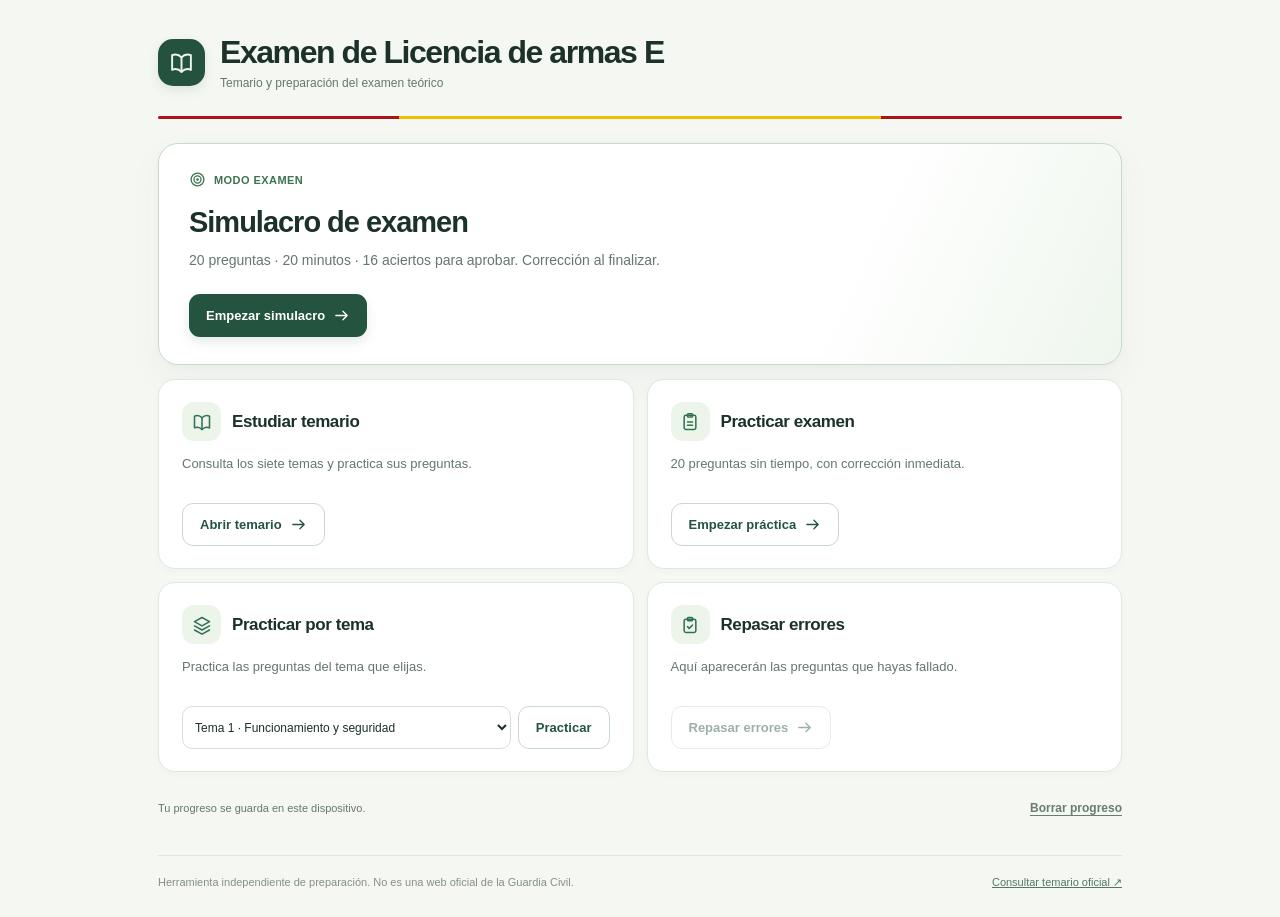
==== commit a8f2ce25: "Add files via upload" ====
--- a/index.html
+++ b/index.html
@@ -3,7 +3,7 @@
 <head>
   <meta charset="utf-8">
   <meta name="viewport" content="width=device-width, initial-scale=1, viewport-fit=cover">
-  <meta name="theme-color" content="#f4f5ef">
+  <meta name="theme-color" content="#f5f7f3">
   <meta name="description" content="Temario y simulador gratuito de exámenes tipo test para la licencia de armas E, basado en cuestionarios de la Guardia Civil.">
   <meta name="apple-mobile-web-app-capable" content="yes">
   <meta name="apple-mobile-web-app-status-bar-style" content="default">
@@ -15,9 +15,17 @@
   <title>Examen de Licencia de armas E</title>
 </head>
 <body>
+  <svg class="ui-symbols" xmlns="http://www.w3.org/2000/svg" aria-hidden="true" focusable="false"><symbol id="i-book" viewbox="0 0 24 24"><path d="M12 7a8 8 0 0 0-9-2v14a8 8 0 0 1 9 2 8 8 0 0 1 9-2V5a8 8 0 0 0-9 2Z"></path><path d="M12 7v14"></path></symbol><symbol id="i-clock" viewbox="0 0 24 24"><circle cx="12" cy="12" r="9"></circle><path d="M12 7v5l3 2"></path></symbol><symbol id="i-check" viewbox="0 0 24 24"><path d="m5 12 4 4L19 6"></path></symbol><symbol id="i-clipboard" viewbox="0 0 24 24"><rect height="17" rx="2" width="14" x="5" y="4"></rect><rect height="4" rx="1" width="6" x="9" y="2"></rect><path d="M9 12h6M9 16h6"></path></symbol><symbol id="i-arrow" viewbox="0 0 24 24"><path d="M4 12h16m-6-6 6 6-6 6"></path></symbol><symbol id="i-review" viewbox="0 0 24 24"><rect height="16" rx="2" width="14" x="5" y="5"></rect><rect height="4" rx="1" width="6" x="9" y="3"></rect><path d="m9 14 2 2 4-4"></path></symbol><symbol id="i-target" viewbox="0 0 24 24"><circle cx="12" cy="12" r="9"></circle><circle cx="12" cy="12" r="5"></circle><circle cx="12" cy="12" r="1"></circle></symbol><symbol id="i-layer" viewbox="0 0 24 24"><path d="m12 3 9 5-9 5-9-5 9-5Zm-9 10 9 5 9-5M3 18l9 5 9-5"></path></symbol><symbol id="i-right" viewbox="0 0 24 24"><path d="m9 18 6-6-6-6"></path></symbol><symbol id="i-mobile" viewbox="0 0 24 24"><rect height="20" rx="2" width="12" x="6" y="2"></rect><path d="M11 18h2"></path></symbol><symbol id="i-screen" viewbox="0 0 24 24"><rect height="14" rx="2" width="20" x="2" y="3"></rect><path d="M8 21h8M12 17v4"></path></symbol><symbol id="i-info" viewbox="0 0 24 24"><circle cx="12" cy="12" r="10"></circle><path d="M12 11v6M12 7h.01"></path></symbol></svg>
   <div class="app-shell">
     <header class="app-header">
-      <div class="brand"><span class="brand-mark" aria-hidden="true">E</span><h1>Examen de Licencia de armas E</h1></div>
+      <div class="brand">
+        <span class="brand-mark" aria-hidden="true"><svg class="ui-icon"><use href="#i-book"></use></svg></span>
+        <div class="brand-copy">
+          <h1>Examen de Licencia de armas E</h1>
+          <p class="brand-subtitle">Temario y preparación del examen teórico</p>
+        </div>
+      </div>
+      <div class="brand-rule" aria-hidden="true"></div>
     </header>
 
     <main id="app" aria-live="polite">
--- a/styles.css
+++ b/styles.css
@@ -55,7 +55,12 @@
 .review-panel .btn { justify-self:end; }
 .practice-controls { display:flex; gap:9px; flex-wrap:wrap; justify-content:flex-end; }
 select { border:1px solid #cdd9d0; padding:11px 12px; border-radius:12px; min-height:48px; background:#fff; color:var(--ink); max-width:235px; }
-.bank-note { margin:20px 0 0; color:var(--ink-soft); font-size:12px; }
+.bank-note { margin:0; color:var(--ink-soft); font-size:12px; }
+.progress-controls { margin-top:18px; display:flex; align-items:center; justify-content:space-between; flex-wrap:wrap; gap:8px 18px; }
+.btn-reset { min-height:44px; padding:8px 4px; background:transparent; color:var(--ink-soft); font-size:13px; font-weight:650; text-decoration:underline; text-underline-offset:3px; }
+.btn-reset:hover { color:var(--deep); }
+.progress-cleared { margin:18px 0 0; padding:12px 14px; background:var(--positive-bg); border:1px solid #a3cbb0; border-radius:10px; color:var(--positive); font-size:14px; }
+
 .exam { margin-top: 30px; }
 .exam-toolbar { display:flex; flex-wrap:wrap; justify-content:space-between; align-items:center; gap:16px; margin-bottom:16px; }
 .exam-title { font-size:16px; font-weight:740; }
@@ -106,6 +111,7 @@
 .result-counts { display:flex; gap:13px; flex-wrap:wrap; font-size:14px; color:var(--ink-soft); }
 .result-counts b { color:var(--ink); }
 .result-actions { display:flex; gap:10px; flex-wrap:wrap; margin:20px 0 28px; }
+.result-actions-bottom { margin:26px 0 6px; padding-top:8px; }
 .review-header { display:flex; align-items:center; justify-content:space-between; gap:12px; margin-bottom:14px; }
 .review-header h2 { font-size:21px; margin:0; font-weight:740; }
 .review-card { border:1px solid var(--border); border-radius:15px; background:#fff; padding:20px 22px; margin-bottom:11px; }
@@ -188,8 +194,9 @@
 .study-chapter h3 { font-size:clamp(20px,3.3vw,24px); margin:0 0 16px; line-height:1.35; }
 .study-intro, .study-points { font-size:15px; line-height:1.75; }
 .study-intro { color:var(--ink-soft); }
-.study-points { padding-left:22px; }
-.study-points li { margin:11px 0; }
+.study-points { padding-left:0; }
+.study-points p { margin:14px 0; }
+.study-points strong { color:var(--ink); font-weight:730; }
 .study-memory { background:#ecf6eb; border-left:4px solid #619c65; padding:13px 17px; border-radius:0 9px 9px 0; margin:22px 0 12px; }
 .study-memory strong, .study-note strong { font-size:13px; }
 .study-memory p, .study-note p { margin:8px 0 0; font-size:14px; line-height:1.7; }
@@ -206,3 +213,144 @@
   .study-top { align-items:flex-start; }
   .study-chapter-actions .btn { width:100%; }
 }
+
+
+/* Versión 12 · Identidad visual aprobada en preview v3 */
+:root {
+  --ink:#1b3129;
+  --ink-soft:#65776e;
+  --deep:#24543f;
+  --deep-2:#275940;
+  --surface:#fff;
+  --back:#f5f7f3;
+  --border:#dfe7df;
+  --muted:#ecf5ed;
+  --positive:#24784d;
+  --positive-bg:#edf8ed;
+  --negative:#b04c3c;
+  --negative-bg:#fff0ed;
+  --soft-shadow:0 13px 36px rgba(30,58,38,.045),0 2px 7px rgba(30,58,38,.024);
+}
+body { background:var(--back); }
+.ui-symbols { position:absolute; width:0; height:0; overflow:hidden; pointer-events:none; }
+.ui-icon { display:inline-block; width:20px; height:20px; flex-shrink:0; fill:none; stroke:currentColor; stroke-width:1.85; stroke-linecap:round; stroke-linejoin:round; }
+.app-shell { max-width:1040px; padding:28px clamp(17px,4vw,38px) max(26px, env(safe-area-inset-bottom)); }
+.app-header { display:block; border:0; padding:0; min-height:0; }
+.brand { min-height:69px; gap:15px; align-items:center; }
+.brand-mark { width:47px; height:47px; flex:0 0 47px; border-radius:15px; background:#25523e; color:#ecf6e9; box-shadow:0 4px 12px #173e2a19; }
+.brand-mark .ui-icon { width:25px; height:25px; }
+.brand-copy { min-width:0; }
+.brand h1 { font-size:clamp(23px,3.4vw,32px); font-weight:825; letter-spacing:-.045em; line-height:1.15; }
+.brand-subtitle { margin:5px 0 0; font-size:12px; line-height:1.35; color:var(--ink-soft); }
+.brand-rule { height:3px; border-radius:10px; margin-top:19px; background:linear-gradient(90deg,#aa151b 0%,#aa151b 25%,#f1bf00 25%,#f1bf00 75%,#aa151b 75%,#aa151b 100%); }
+.home { margin-top:0; }
+.main-card { display:block; margin-top:24px; padding:27px 30px; border:1px solid #c7dacb; background:linear-gradient(115deg,#fff 0%,#fff 70%,#eef6ed 100%); border-radius:20px; box-shadow:var(--soft-shadow); }
+.card-kicker { display:inline-flex; align-items:center; gap:8px; font-size:11px; letter-spacing:.04em; color:#3c7350; font-weight:800; }
+.card-kicker .ui-icon { width:17px; height:17px; }
+.main-card h2 { font-size:clamp(22px,2.4vw,29px); letter-spacing:-.035em; margin:13px 0 9px; line-height:1.21; }
+.card-description { margin:0; font-size:14px; color:var(--ink-soft); max-width:610px; line-height:1.6; }
+.hero-actions { display:flex; align-items:center; flex-wrap:wrap; gap:10px; margin-top:23px; }
+.btn { min-height:43px; border-radius:11px; padding:12px 17px; font-size:13px; font-weight:760; transition:background .17s, transform .17s; }
+.btn:hover:not(:disabled) { transform:translateY(-1px); }
+.btn .ui-icon { width:17px; height:17px; }
+.btn-primary { background:var(--deep); box-shadow:0 5px 12px #25583e1e; }
+.btn-primary:hover { background:#183d2e; }
+.btn-outline { border-color:#c8d9ce; }
+.btn-outline:hover { background:#f3f9f3; }
+.btn-subtle { background:#eaf3e9; }
+.features { display:grid; grid-template-columns:repeat(2,minmax(0,1fr)); gap:13px; margin-top:14px; }
+.feature { display:flex; flex-direction:column; align-items:flex-start; min-width:0; min-height:190px; padding:22px 23px; border:1px solid var(--border); background:#fff; border-radius:17px; box-shadow:0 2px 9px #243e2607; }
+.feature-top { display:flex; align-items:center; gap:11px; min-width:0; }
+.feature-icon { flex:0 0 39px; width:39px; height:39px; border-radius:12px; background:#edf5eb; display:grid; place-items:center; color:#31734c; }
+.feature-icon .ui-icon { width:20px; height:20px; }
+.feature h3 { margin:0; font-size:17px; letter-spacing:-.025em; font-weight:775; line-height:1.3; }
+.feature p { margin:13px 0 19px; color:var(--ink-soft); font-size:13px; line-height:1.58; }
+.feature>.btn { margin-top:auto; }
+.feature-select { margin-top:auto; width:100%; display:flex; gap:7px; flex-wrap:nowrap; justify-content:flex-start; align-items:stretch; }
+.feature-select select { min-width:0; flex:1 1 auto; width:0; max-width:none; min-height:43px; padding:8px; font-size:12px; border:1px solid #d4e1d4; border-radius:10px; }
+.feature-select .btn { flex:0 0 auto; margin:0; min-width:0; min-height:43px; }
+.foot-tools { margin:21px 0 0; padding:0; display:flex; align-items:center; justify-content:space-between; gap:10px; flex-wrap:wrap; }
+.foot-tools .bank-note { font-size:11px; color:var(--ink-soft); }
+.foot-tools .btn-reset { font-size:12px; min-height:30px; color:#687d70; padding:3px 0; }
+.app-footer { margin-top:32px; padding:18px 0 0; border-top:1px solid #dfe6dd; color:#849086; font-size:11px; gap:14px; }
+.app-footer a { color:#527862; }
+/* Examen: superficie, progreso, espacios y opciones como en la maqueta */
+.exam { margin-top:28px; }
+.exam-toolbar { margin-bottom:14px; }
+.exam-title { font-size:15px; }
+.exam-subtitle { color:var(--ink-soft); }
+.timer { background:#eaf3e9; border-color:#d4e6d5; border-radius:20px; padding:8px 12px; font-size:13px; color:#36674a; }
+.progress-strip { height:7px; background:#dfe9df; margin:17px 0 19px; }
+.progress-strip>div { background:linear-gradient(90deg,#326d4b,#80aa80); }
+.question-card { border-radius:19px; padding:clamp(19px,3.7vw,32px); box-shadow:var(--soft-shadow); min-height:0; }
+.q-overline { color:#708177; font-size:12px; margin-bottom:20px; }
+.q-badge { background:#eaf4eb; color:#2e6246; border-radius:9px; padding:7px 11px; font-weight:800; }
+.q-title { font-size:clamp(20px,2.5vw,25px); line-height:1.43; letter-spacing:-.023em; margin:23px 0 24px; font-weight:745; }
+.options { gap:11px; }
+.option { padding:16px 17px; border:1px solid #dfe7df; border-radius:12px; font-size:14px; }
+.option-key { flex:0 0 26px; width:26px; height:26px; background:#f4f7f3; border-color:#dbe4d9; color:#53695b; border-radius:7px; font-size:12px; }
+.option.selected { background:#eaf5ed; border-color:#7bb08a; }
+.option.selected .option-key { background:#2d764e; border-color:#2d764e; }
+.bottom-nav { margin-top:20px; }
+.nav-center { gap:5px; }
+.dot { width:16px; }
+.dot::after { left:3px; width:9px; height:9px; }
+.dot.current::after { background:#295f43; border-color:#295f43; outline:3px solid #dcece0; outline-offset:0; }
+/* Resultado y revisión */
+.results { margin:28px auto 0; max-width:820px; }
+.result-hero { background:linear-gradient(115deg,#fff,#f2f9f1); border-color:#cfe1d0; border-radius:20px; box-shadow:var(--soft-shadow); padding:27px; }
+.result-hero h2 { font-size:clamp(29px,4.1vw,42px); }
+.result-label { font-size:12px; font-weight:660; color:#60776a; }
+.result-counts { font-size:12px; color:#64786c; }
+.result-counts b { font-size:13px; color:#214535; }
+.result-score { flex:0 0 126px; width:126px; height:126px; border:0; border-radius:50%; background:conic-gradient(#4a9364 0 var(--score-percent, 0%),#e1ece0 var(--score-percent, 0%) 100%); display:grid; place-items:center; box-shadow:inset 0 0 0 1px #d1e3d2; }
+.result-score.fail { background:conic-gradient(#b46d5e 0 var(--score-percent, 0%),#f4e1dd var(--score-percent, 0%) 100%); box-shadow:inset 0 0 0 1px #e4c3bb; }
+.result-score-inner { width:105px; height:105px; border-radius:50%; background:#fff; display:flex; flex-direction:column; align-items:center; justify-content:center; }
+.result-score strong { font-size:39px; }
+.result-score small { font-size:11px; }
+.result-actions { margin:19px 0 28px; gap:9px; }
+.review-header h2 { font-size:19px; letter-spacing:-.025em; }
+.review-card { border-radius:16px; padding:22px; margin-bottom:12px; }
+.review-tag { font-size:11px; font-weight:760; }
+.review-option { border-radius:10px; padding:12px 14px; font-size:13px; }
+/* Temario: encabezados limpios, sin los subtítulos descartados */
+.study { max-width:890px; margin:26px auto 0; }
+.study-top { margin-bottom:18px; }
+.study-banner { display:flex; align-items:center; gap:15px; padding:23px 24px; background:linear-gradient(105deg,#fff,#f2f8f1); border:1px solid #d4e3d4; border-radius:20px; }
+.study-banner .feature-icon { flex-basis:47px; width:47px; height:47px; }
+.study-banner .feature-icon .ui-icon { width:25px; height:25px; }
+.study-banner .study-heading { margin:0; font-size:clamp(23px,3.4vw,29px); letter-spacing:-.035em; }
+.study-lead { font-size:14px; line-height:1.6; margin:14px 0 0; }
+.study-topic-list { margin-top:19px; }
+.study-topic-card { border-radius:13px; box-shadow:0 2px 8px #243e2606; }
+.study-outline { background:#f0f6ed; }
+.study-chapter { border-radius:17px; box-shadow:var(--soft-shadow); }
+.study-memory { background:#edf7eb; border-color:#79ad7c; }
+@media (max-width:700px) {
+  .app-shell { padding:21px 17px max(24px, env(safe-area-inset-bottom)); }
+  .brand-mark { width:41px; height:41px; flex-basis:41px; border-radius:12px; }
+  .brand-mark .ui-icon { width:22px; height:22px; }
+  .brand h1 { font-size:21px; }
+  .brand-subtitle { font-size:11px; }
+  .main-card { margin-top:16px; padding:23px; }
+  .features { grid-template-columns:1fr; }
+  .feature { min-height:0; padding:18px; }
+  .feature>.btn { margin-top:auto; }
+  .feature-select { display:flex; width:100%; min-width:0; }
+  .practice-controls { display:flex; gap:7px; }
+  .practice-controls select { width:0; flex:1 1 auto; min-width:0; max-width:none; }
+  .practice-controls .btn { flex:0 0 auto; min-width:0; padding-inline:12px; }
+  .result-hero { padding:21px; }
+  .result-score { flex-basis:103px; width:103px; height:103px; }
+  .result-score-inner { width:86px; height:86px; }
+  .result-score strong { font-size:32px; }
+}
+@media (max-width:440px) {
+  .result-score { flex-basis:89px; width:89px; height:89px; }
+  .result-score-inner { width:74px; height:74px; }
+  .result-score strong { font-size:28px; }
+  .result-actions .btn { flex:1 1 100%; }
+  .result-hero h2 { font-size:29px; }
+  .bottom-nav .btn { min-width:0; padding-inline:10px; }
+}
+@media (prefers-reduced-motion:reduce) { .btn:hover:not(:disabled) { transform:none; } }
